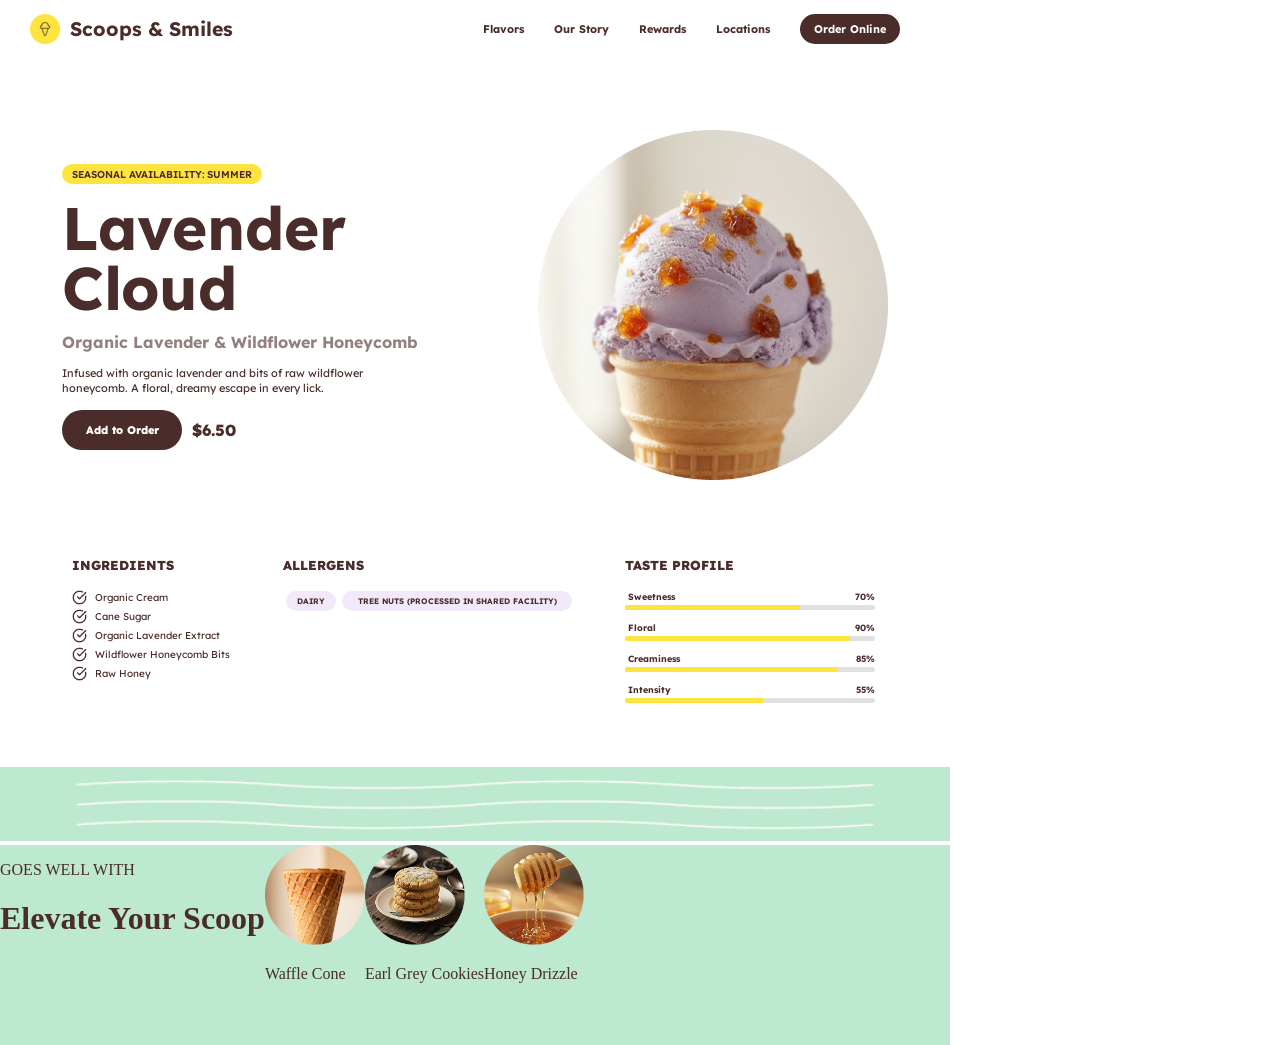
==== lavender.html @ d8f5e604 "halfway done with part2" ====
<!DOCTYPE html>
<html lang="en">
    <head>
        <meta charset="UTF-8">
        <title>Scoops and Smiles</title> 
        <!--link to favicon-->
        <link rel="icon" href="images/icecream-punch.png" type="image/png">
        <link rel="stylesheet" href="styles2.css" />
    </head>

    <body>
        <div class="page-wrapper">
<!--------------------- NAV BAR --------------------------->
            <div class="navigation">
                <div class="heading">
                    <img src="images/icecream-punch.png" width="30" height="30">
                    <h2 class="title">Scoops & Smiles</h2>
                </div>

                <nav class="navbar">
                    <p><a href=index.html#flavors>Flavors</a></p>
                    <p>Our Story</p>
                    <p><a href=index.html#rewards>Rewards</a></p>
                    <p><a href=index.html#smile>Locations</a></p>
                    <p class="button">Order Online</p>
                </nav>
            </div>
<!--------------------- LAVENDER CLOUD --------------------------->
            <div class="lavender">
                <div class="top">
                    <div class="text">
                        <p class="highlighted">SEASONAL AVAILABILITY: SUMMER</p>

                        <p class="main-header">Lavender <br> Cloud</p>

                        <p class="subtext">Organic Lavender & Wildflower Honeycomb</p>

                        <p class="description">Infused with organic lavender and bits of raw wildflower<br>
                        honeycomb. A floral, dreamy escape in every lick.</p>

                        <div class="buttons">
                            <p class="button">Add to Order</p>
                            <p class="price">$6.50</p>
                        </div>
                    </div>

                    <div class="image">
                        <img src="images/lavender-cloud-large.png" alt="Lavender Cloud Ice Cream Cone" width="350">
                    </div>
                </div>

                <div class="bottom">
                    <!--ingredients section-->
                    <div class="one-third">
                        <div class="title">INGREDIENTS</div>
                        <div class="check">
                            <img src="images/check-circle.png" width="15px" height="15px">
                            <p class="label">Organic Cream</p>
                        </div>
                        <div class="check">
                            <img src="images/check-circle.png" width="15px" height="15px">
                            <p class="label">Cane Sugar</p>
                        </div>
                        <div class="check">
                            <img src="images/check-circle.png" width="15px" height="15px">
                            <p class="label">Organic Lavender Extract</p>
                        </div>
                        <div class="check">
                            <img src="images/check-circle.png" width="15px" height="15px">
                            <p class="label">Wildflower Honeycomb Bits</p>
                        </div>
                        <div class="check">
                            <img src="images/check-circle.png" width="15px" height="15px">
                            <p class="label">Raw Honey</p>
                        </div>
                    </div>

                    <!--allergens section-->
                    <div class="one-third">
                        <div class="title">ALLERGENS</div>
                        <div class="tags">
                            <p class="dairy">DAIRY</p>
                            <p class="treenuts">TREE NUTS (PROCESSED IN SHARED FACILITY)</p>
                        </div>
                    </div>

                    <!--tast profile section-->
                    <div class="one-third">
                        <div class="title">TASTE PROFILE</div>
                        <div class="attribute">
                            <div class="label">
                                <p>Sweetness</p>
                                <p>70%</p>
                            </div>
                            <div class="progbar">
                                <div class="progbar-inner1"></div>
                            </div>
                        </div>
                        <div class="attribute">
                            <div class="label">
                                <p>Floral</p>
                                <p>90%</p>
                            </div>
                            <div class="progbar">
                                <div class="progbar-inner2"></div>
                            </div>
                        </div>
                        <div class="attribute">
                            <div class="label">
                                <p>Creaminess</p>
                                <p>85%</p>
                            </div>
                            <div class="progbar">
                                <div class="progbar-inner3"></div>
                            </div>
                        </div>
                        <div class="attribute">
                            <div class="label">
                                <p>Intensity</p>
                                <p>55%</p>
                            </div>
                            <div class="progbar">
                                <div class="progbar-inner4"></div>
                            </div>
                        </div>

                    </div>
                </div>
            </div>


<!------------------------ ELEVATE YOUR SCOOP --------------------------------->
            <div class="img-container">
                <img src="images/pin-waves-churned.png" width="950">
            </div>

            <div class="elevate">
                <div class="left">
                    <p class="subtext">GOES WELL WITH</p>
                    <h1 class="heading">Elevate Your Scoop</h1>
                </div>
                <div class="right">
                    <div class="image-pair">
                        <img src="images/cone.png" width="100px" height="100px">
                        <p class="label">Waffle Cone</p>
                    </div>
                    <div class="image-pair">
                        <img src="images/cookie.png" width="100px" height="100px">
                        <p class="label">Earl Grey Cookies</p>
                    </div>
                    <div class="image-pair">
                        <img src="images/honey.png" width="100px" height="100px">
                        <p class="label">Honey Drizzle</p>
                    </div>
                </div>
            </div>








        </div>
    </body>
</html>
---- styles2.css ----
/*----------------- overall structure --------------------*/
@import url('https://fonts.googleapis.com/css2?family=Lexend+Deca:wght@100..900&display=swap'); /* main header and pretext font */
@import url('https://fonts.googleapis.com/css2?family=Figtree:ital,wght@0,300..900;1,300..900&family=Lexend+Deca:wght@100..900&display=swap'); /*descriptions font*/
body {
    margin: 0;
    /* font-family: 'Inter', sans-serif; */
    color: #4A2C2A;
    max-width:fit-content;
}

/* last minute fix for improper website scaling */
.page-wrapper{
    width: 950px;
    transform-origin: top left;
    transform: scale(calc(100vw / 950px));
}

.pretext {
    font-family: "Lexend Deca", sans-serif;
    font-optical-sizing: auto;
    font-style: normal;
    font-weight: 600;
    font-size: 8px;
    margin-bottom: 3px;
}

.main.headers { /* class selector for all main headers */
    font-family: "Lexend Deca", sans-serif;
    font-optical-sizing: auto;
    font-style: normal;
    font-weight: 800;
    font-size: 30px;
    margin-top: 2px;
    margin-bottom: 2px;
}

.description {
    font-family: "Lexend Deca", sans-serif;
    font-optical-sizing: auto;
    font-style: normal;
    font-weight: 400;
    font-size: 11px;
    margin-top: 3px;
    line-height: 15px;
}

/* might be useless */
.buttons {
    font-family: "Lexend Deca", sans-serif;
    font-optical-sizing: auto;
    font-style: normal;
}

/* Hover effect for all cards on the page*/
.card:hover {
    transform: translateY(-5px);
    box-shadow: 0 8px 16px rgba(0,0,0,0.2);
}

/*----------------- navigation specific overrides ------------*/

.navigation {
    display: flex;
    font-family: "Lexend Deca", sans-serif;
    font-style: normal;
    gap: 250px;
    padding-left: 30px;
    align-items: center;
    background-color:#FFf;
}

.navigation .heading{
    display: flex;
    align-items: center;
    gap: 10px;
    font-size: 13px;
}

.navigation .navbar{
    display: flex;
    align-items: center;
    gap: 30px;
    font-size: 11px;
    font-weight: 700;
}

.navigation .navbar a {
    text-decoration: none; /* Remove underline from link */
    color: inherit; /* Keep text color */
}

.navigation .navbar .button {
    display: flex;
    align-items: center;
    justify-content: center;
    color: white;
    border-radius: 20px;
    height: 30px;
    width: 100px;
    background-color: #4A2C2A;
}


/*----------------- lavender cloud specific overrides ------------*/

.lavender .top{
    display: flex;
    align-items: center;
    justify-content: center;
    gap: 120px;
    height: 500px;
    background-color:#FFF;
}

.lavender .top .text{
    display: flex;
    flex-direction: column;
    font-family: "Lexend Deca", sans-serif;
    font-style: normal;
    gap: 14px;
    
}

.lavender .top .text p {
    margin: 0; /* removes default browser margins from headings/paragraphs */
}

.lavender .top .text .highlighted{
    font-size: 10px;
    font-weight: 600;
    border-radius: 20px;
    display: flex;
    align-items: center;
    justify-content: center;
    border-radius: 20px;
    height: 20px;
    width: 200px;
    background-color: #FEE440;
}

.lavender .top .text .main-header{
    font-size: 60px;
    font-weight: 700;
    margin-top: 0;
    margin-bottom: 0;

    line-height: 60px;
    
}

.lavender .top .text .subtext{
    font-weight: 700;
    color:#4a2c2a9a;
}

.lavender .top .text .description{
    
}

.lavender .top .text .buttons{
    display: flex;
    align-items: center;
    gap: 10px;
    font-weight: 800;
    
}

.lavender .top .text .buttons .button{
    font-size: 11px;
    display: flex;
    align-items: center;
    justify-content: center;
    color: white;
    border-radius: 20px;
    height: 40px;
    width: 120px;
    background-color: #4A2C2A;
}

.lavender .image{
    
}

.lavender .bottom{
    height: 210px;
    background-color: #fff;
    justify-content: center;
    display: flex;
    gap: 50px;
    font-family: "Lexend Deca", sans-serif;
    font-style: normal;
}

.lavender .bottom .one-third p{
    margin: 3px;
}

.lavender .bottom .one-third {
    gap: 122px;
}

.lavender .bottom .one-third .title{
    font-size: 13px;
    font-weight: 800;
    margin-bottom: 15px;
}

.lavender .bottom .one-third .check{
    display: flex;
    align-items: center;
    gap: 5px;
    font-size: 10px;
}

.lavender .bottom .one-third .tags{
    font-size: 8px;
    font-weight: 700;
    display: flex;
}

.lavender .bottom .one-third .tags .dairy{
    display: flex;
    align-items: center;
    justify-content: center;
    border-radius: 20px;
    background-color: #F2E9FB;
    height: 20px;
    width: 50px;
}
.lavender .bottom .one-third .tags .treenuts{
    display: flex;
    align-items: center;
    justify-content: center;
    border-radius: 20px;
    background-color: #F2E9FB;
    height: 20px;
    width: 230px;
}

.lavender .bottom .one-third .attribute{
    display: flex;
    flex-direction: column;
    margin-top: 5px;
    margin-bottom: 9px;
}

.lavender .bottom .one-third .attribute .label{
    display: flex;
    justify-content: space-between;
    gap: 170px;
    font-size: 9px;
    font-weight: 700;
}

.lavender .bottom .one-third .attribute .progbar{
    width: 250px;           /* Fixed width */
    height: 5px;           /* Height of the bar */
    background-color: #e0e0e0; /* Light gray background */
    border-radius: 12px;    /* Rounded corners */
    overflow: hidden;       /* Hide overflow */
}

.lavender .bottom .one-third .attribute .progbar-inner1{
    height: 100%;
    width: 70%;             /* Fixed percentage */
    background-color: #FEE440; /* yellow fill */
}

.lavender .bottom .one-third .attribute .progbar-inner2{
    height: 100%;
    width: 90%;             /* Fixed percentage */
    background-color: #FEE440; /* yellow fill */
}

.lavender .bottom .one-third .attribute .progbar-inner3{
    height: 100%;
    width: 85%;             /* Fixed percentage */
    background-color: #FEE440; /* yellow fill */
}

.lavender .bottom .one-third .attribute .progbar-inner4{
    height: 100%;
    width: 55%;             /* Fixed percentage */
    background-color: #FEE440; /* yellow fill */
}

/*----------------- elevate specific overrides ------------------*/
.img-container{
    display: block;
}
.elevate{
    display: flex;
    height: 200px;
    background-color: #BDE9D1;
}

.elevate .right {
    display:flex;
}
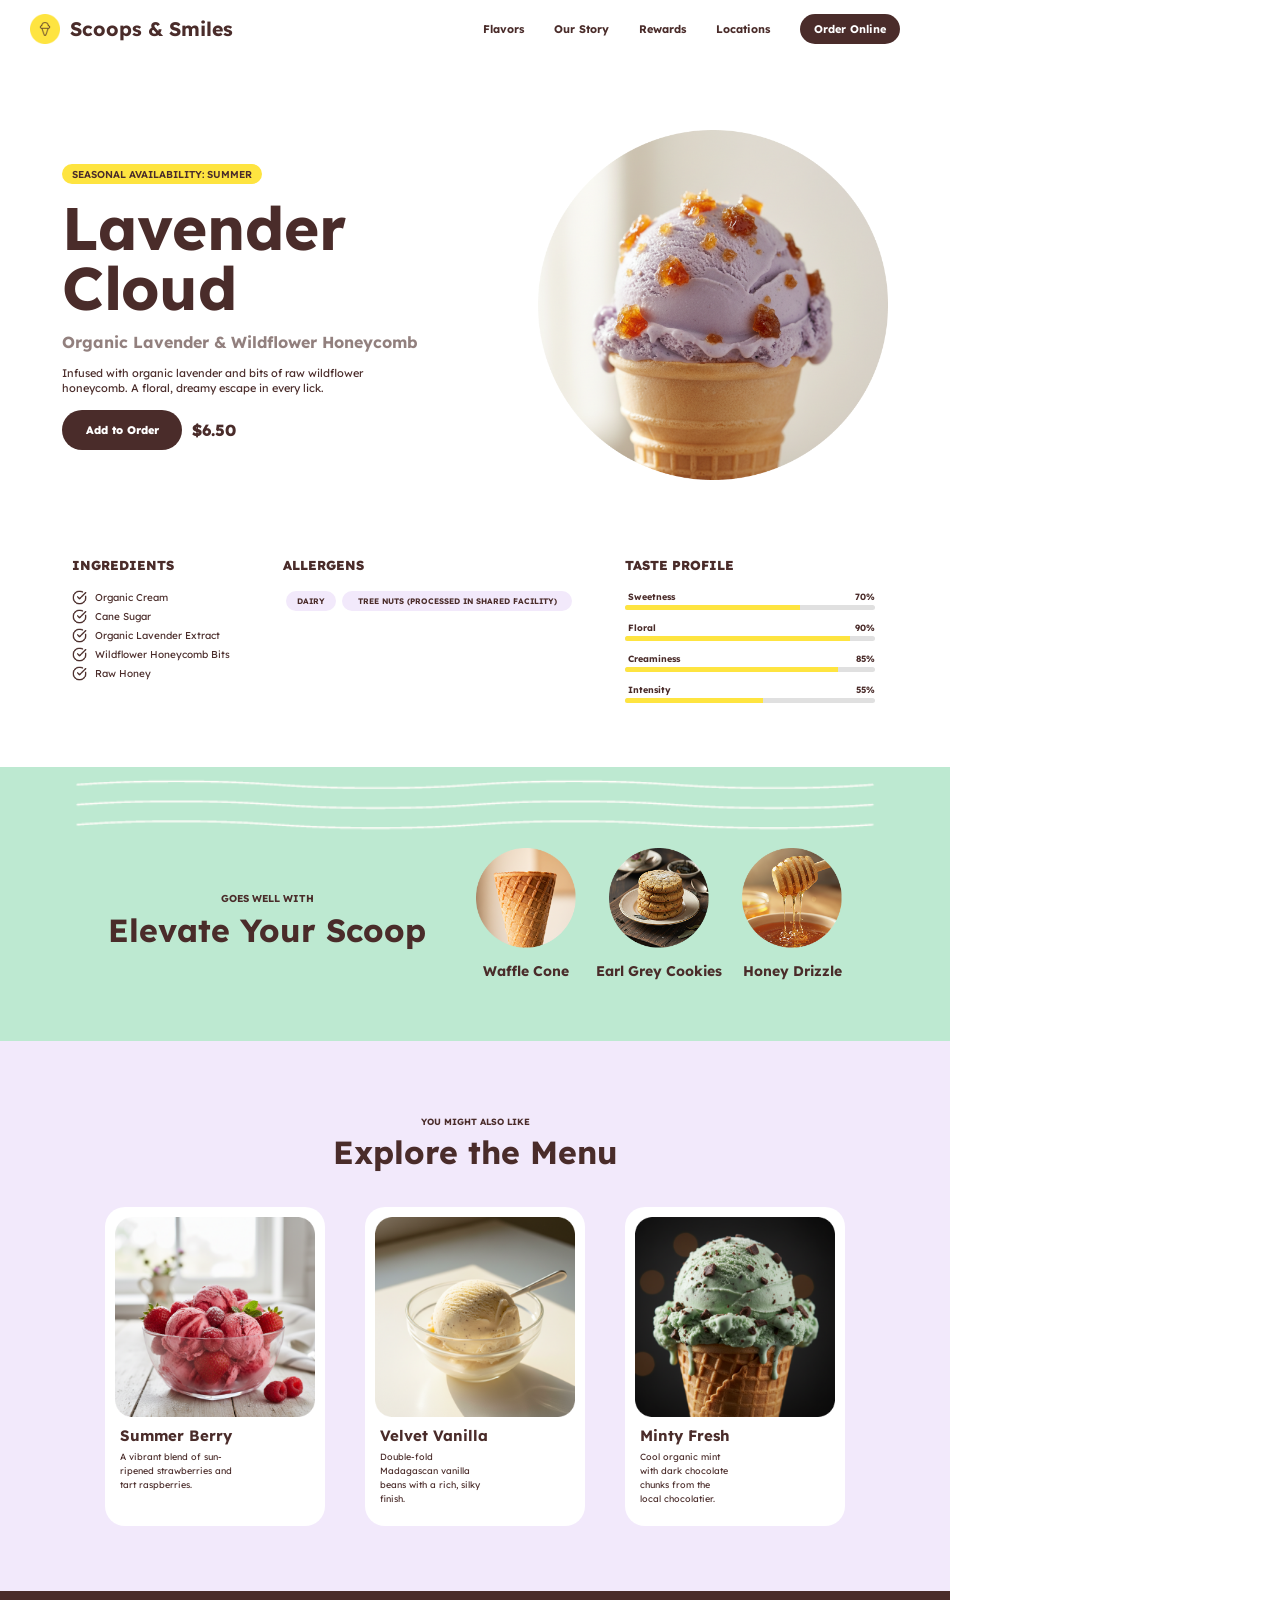
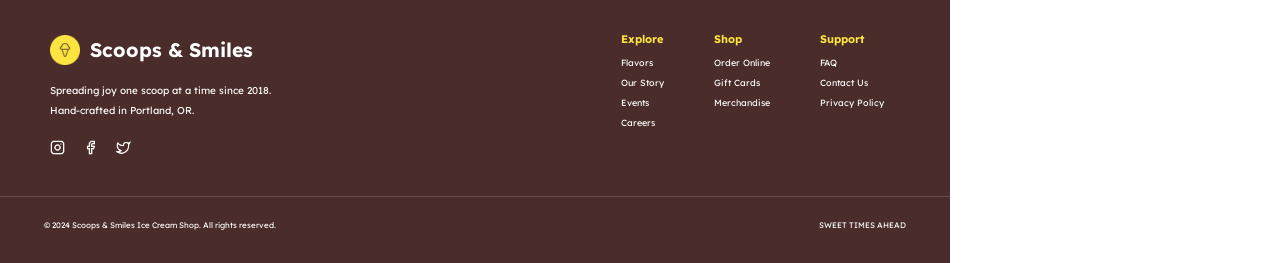
==== commit e429397f: "finished! minus some details and organization" ====
--- a/lavender.html
+++ b/lavender.html
@@ -156,9 +156,83 @@
             </div>
 
 
-
-
-
+<!------------------------ EXPLORE THE MENU --------------------------------->
+            <div class="explore">
+                <p class="subheading">YOU MIGHT ALSO LIKE</p>
+                <h1 class="heading">Explore the Menu</h1>
+                <div class="card-container">
+                    <div class="card">
+                        <img src="images/summer-berry-thumbnail.png" alt="Summer Berry Ice Cream" width="200">
+                        <div class="card-content">
+                            <h3 class="card-labels">Summer Berry</h3>
+                            <p class="card-descriptions">A vibrant blend of sun-<br>ripened strawberries and<br>
+                            tart raspberries.</p>
+                        </div>
+                    </div>
+                    <div class="card">
+                        <img src="images/velvet-vanilla-thumbnail.png" alt="Velvet Vanilla Ice Cream" width="200">
+                        <div class="card-content">
+                            <h3 class="card-labels">Velvet Vanilla</h3>
+                            <p class="card-descriptions">Double-fold<br>Madagascan vanilla<br>
+                            beans with a rich, silky<br>finish.</p>
+                        </div>
+                    </div>
+                    <div class="card">
+                        <img src="images/minty-fresh-thumbnail.png" alt="Mint Ice Cream" width="200">
+                        <div class="card-content">
+                            <h3 class="card-labels">Minty Fresh</h3>
+                            <p class="card-descriptions">Cool organic mint<br>
+                            with dark chocolate<br>chunks from the<br>local chocolatier.</p>
+                        </div>
+                    </div>
+                </div>
+            </div>
+
+            
+            <div class="footer-section">
+            <!-- siblings so that they sit horizontally in a flexbox-->
+            <div class="footer">
+                <div class="left-section">
+                    <div class="heading">
+                        <img src="images/icecream-punch.png" width="30" height="30">
+                        <h2 class="title">Scoops & Smiles</h2>
+                    </div>
+                    <p class="description">Spreading joy one scoop at a time since 2018.<br>
+                    Hand-crafted in Portland, OR.</p>
+                    <div class="socials">
+                        <img src="images/instagram.png" width="15" height="15">
+                        <img src="images/facebook.png" width="15" height="15">
+                        <img src="images/twitter.png" width="15" height="15">
+                    </div>
+                </div>
+
+                <div class="right-section">
+                    <div class="one-third">
+                        <h3 class="heading"><b>Explore</b></h3>
+                        <p class="subtext">Flavors</p>
+                        <p class="subtext">Our Story</p>
+                        <p class="subtext">Events</p>
+                        <p class="subtext">Careers</p>
+                    </div>
+                    <div class="one-third">
+                        <h3 class="heading"><b>Shop</b></h3>
+                        <p class="subtext">Order Online</p>
+                        <p class="subtext">Gift Cards</p>
+                        <p class="subtext">Merchandise</p>
+                    </div>
+                    <div class="one-third">
+                        <h3 class="heading"><b>Support</b></h3>
+                        <p class="subtext">FAQ</p>
+                        <p class="subtext">Contact Us</p>
+                        <p class="subtext">Privacy Policy</p>
+                    </div>
+                </div>
+            </div>
+
+            <div class="footer-bottom">
+                <p>© 2024 Scoops & Smiles Ice Cream Shop. All rights reserved.</p>
+                <p>SWEET TIMES AHEAD</p>
+            </div>
 
 
 
--- a/styles2.css
+++ b/styles2.css
@@ -5,7 +5,7 @@
     margin: 0;
     /* font-family: 'Inter', sans-serif; */
     color: #4A2C2A;
-    max-width:fit-content;
+    max-width: fit-content;
 }
 
 /* last minute fix for improper website scaling */
@@ -286,16 +286,173 @@
 
 /*----------------- elevate specific overrides ------------------*/
 .img-container{
-    display: block;
+    display: flex;
+    flex-direction: column;
+    
 }
 .elevate{
     display: flex;
+    justify-content: center;
+    align-items: center;
     height: 200px;
     background-color: #BDE9D1;
+    gap: 50px;
+    margin-top: -20px;
+    padding-bottom: 20px;
+
+    font-family: "Lexend Deca", sans-serif;
+    font-style: normal;
+}
+
+.elevate .left{
+    display: flex;
+    flex-direction: column;
+    align-items: center;
+    gap: 5px;
+}
+
+/* makes the children of .elevate .left have a margin of 0 */
+.elevate .left > *{
+    margin: 0;
+    
+}
+
+.elevate .left .subtext {
+    font-size: 10px;
+    font-weight: 700;
 }
 
 .elevate .right {
     display:flex;
-}
-
-
+    gap: 20px;
+}
+
+.elevate .right .image-pair {
+    display:flex;
+    flex-direction: column;
+    align-items: center;
+    font-size: 14px;
+    font-weight: 700;
+}
+
+
+/*----------------- explore specific overrides ------------------*/
+
+.explore{
+    height: 550px;
+    background-color: #F2E9FB;
+    display: flex;
+    flex-direction: column;
+    gap: 35px;
+
+    font-family: "Lexend Deca", sans-serif;
+    font-style: normal;
+    align-items: center;
+    justify-content: center;
+}
+
+.explore .subheading{
+    margin-bottom: -30px;
+    font-size: 9px;
+    font-weight: 700;
+}
+
+.explore .heading{
+    margin: 0;
+}
+
+.explore .card-container {
+    display: flex;
+    gap: 40px;
+    
+}
+
+.explore .card-container .card{
+    background-color:white;
+    justify-content: center;
+    text-align: center;
+    padding-top: 10px;
+    border-radius: 20px;
+    width: 220px;
+}
+
+.explore .card-container .card .card-labels{
+    text-align: left;
+    margin-left: 15px;
+    margin-top: 5px;
+    font-size: 15px;
+}
+
+.explore .card-container .card .card-descriptions{
+    text-align: left;
+    margin-left: 15px;
+    margin-top: -10px;
+    margin-bottom: 20px;
+    font-size: 9px;
+    line-height: 14px;
+}
+
+/*----------------- footer specific overrides ------------*/
+
+.footer-section{
+    background-color: #4A2C2A;
+    font-family: "Lexend Deca", sans-serif;
+    font-optical-sizing: auto;
+    font-style: normal;
+    color: white;
+
+}
+.footer {
+    display: flex;
+    gap: 350px;
+    padding-left: 50px;
+    padding-top: 30px;
+    height: 150px;
+}
+
+.footer .left-section{
+    display: flex;
+    flex-direction: column;
+}
+
+.footer .left-section .heading{
+    display: flex;
+    align-items: center;
+    gap: 10px;
+    font-size: 13px;
+}
+
+.footer .left-section .description{
+    font-size: 10px;
+    line-height: 20px;
+}
+
+.footer .left-section .socials{
+    display: flex;
+    gap: 18px;
+    margin-top: 9px;
+}
+
+.footer .right-section{
+    display: flex;
+    gap: 50px;
+    font-size: 9px;
+}
+
+.footer .right-section .heading{
+    color: #FEE440;
+    font-size: 11px;
+}
+
+.footer-section .footer-bottom {
+    border-top: 1px solid rgba(255, 255, 255, 0.15); /* subtle line, matches dark bg */
+    padding-top: 15px;
+    margin-top: 25px;
+    padding-bottom: 25px;
+    display: flex;
+    justify-content: space-evenly;
+    gap: 500px;
+    align-items: center;
+
+    font-size: 8px;
+}
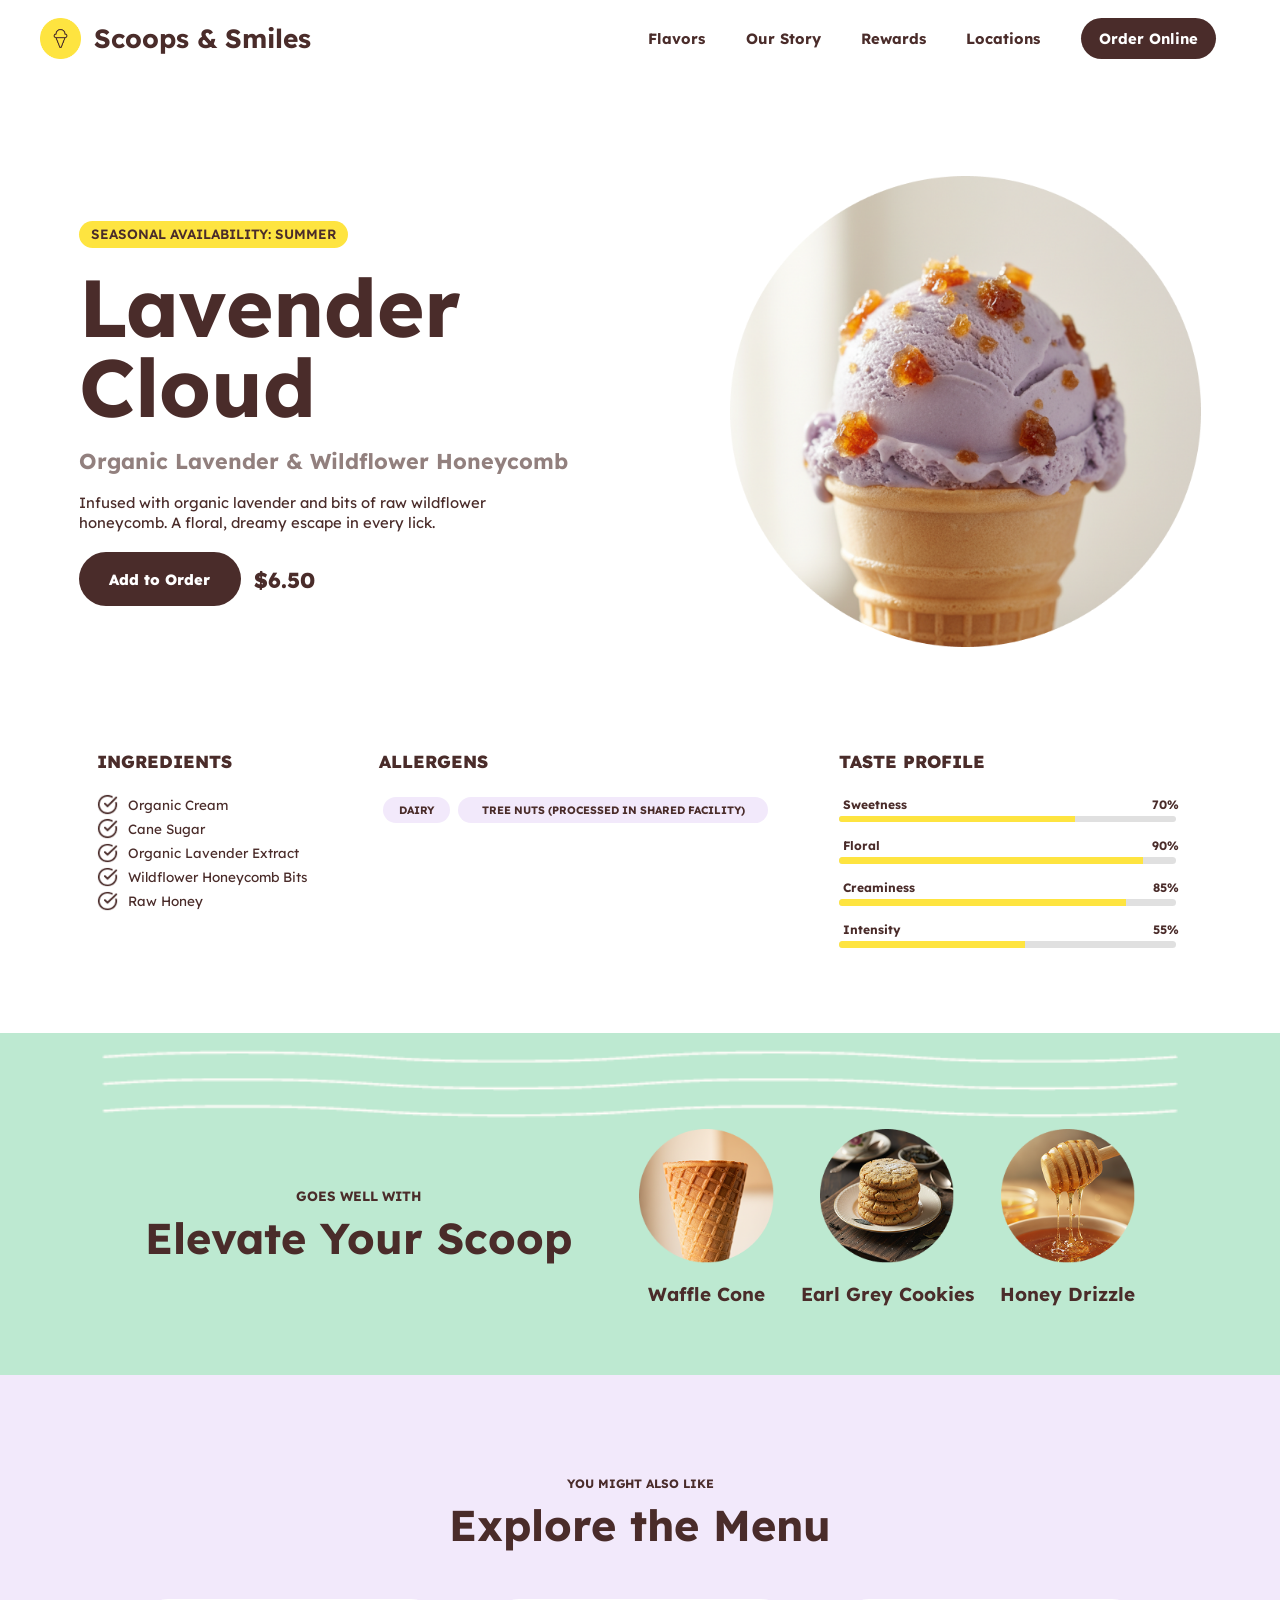
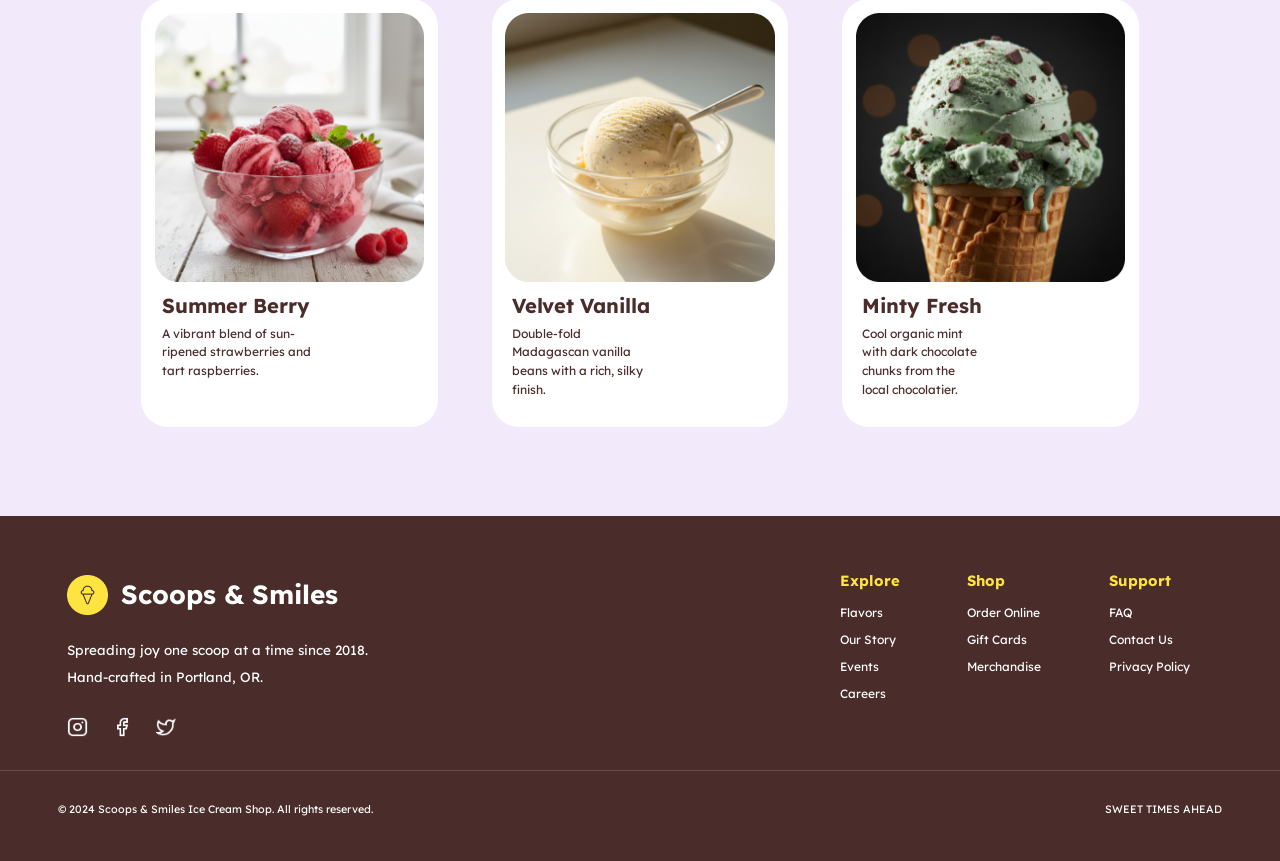
==== commit 361572c9: "updated new css files" ====
--- a/lavender.html
+++ b/lavender.html
@@ -2,27 +2,32 @@
 <html lang="en">
     <head>
         <meta charset="UTF-8">
+        <meta name="viewport" content="width=device-width, initial-scale=1.0">
         <title>Scoops and Smiles</title> 
         <!--link to favicon-->
         <link rel="icon" href="images/icecream-punch.png" type="image/png">
-        <link rel="stylesheet" href="styles2.css" />
+        <link rel="stylesheet" href="styles4.css" />
     </head>
 
     <body>
         <div class="page-wrapper">
 <!--------------------- NAV BAR --------------------------->
+            <!-- REUSABLE component candidate: site navigation/header used across pages. -->
             <div class="navigation">
                 <div class="heading">
+                    <!-- REUSABLE component candidate: brand logo + site title. -->
                     <img src="images/icecream-punch.png" width="30" height="30">
                     <h2 class="title">Scoops & Smiles</h2>
                 </div>
 
                 <nav class="navbar">
-                    <p><a href=index.html#flavors>Flavors</a></p>
-                    <p>Our Story</p>
-                    <p><a href=index.html#rewards>Rewards</a></p>
-                    <p><a href=index.html#smile>Locations</a></p>
-                    <p class="button">Order Online</p>
+                    <ul>
+                        <li><a href="index.html#flavors">Flavors</a></li>
+                        <li>Our Story</li>
+                        <li><a href="index.html#rewards">Rewards</a></li>
+                        <li><a href="index.html#smile">Locations</a></li>
+                        <li class="button">Order Online</li>
+                    </ul>
                 </nav>
             </div>
 <!--------------------- LAVENDER CLOUD --------------------------->
@@ -39,6 +44,7 @@
                         honeycomb. A floral, dreamy escape in every lick.</p>
 
                         <div class="buttons">
+                            <!-- REUSABLE component candidate: product purchase button + price display. -->
                             <p class="button">Add to Order</p>
                             <p class="price">$6.50</p>
                         </div>
@@ -53,6 +59,7 @@
                     <!--ingredients section-->
                     <div class="one-third">
                         <div class="title">INGREDIENTS</div>
+                        <!-- REUSABLE component candidate: checklist row with an icon and label. -->
                         <div class="check">
                             <img src="images/check-circle.png" width="15px" height="15px">
                             <p class="label">Organic Cream</p>
@@ -79,6 +86,7 @@
                     <div class="one-third">
                         <div class="title">ALLERGENS</div>
                         <div class="tags">
+                            <!-- REUSABLE component candidate: pill/tag label. -->
                             <p class="dairy">DAIRY</p>
                             <p class="treenuts">TREE NUTS (PROCESSED IN SHARED FACILITY)</p>
                         </div>
@@ -87,6 +95,7 @@
                     <!--tast profile section-->
                     <div class="one-third">
                         <div class="title">TASTE PROFILE</div>
+                        <!-- REUSABLE component candidate: taste attribute with label, percent, and progress bar. -->
                         <div class="attribute">
                             <div class="label">
                                 <p>Sweetness</p>
@@ -140,6 +149,7 @@
                     <h1 class="heading">Elevate Your Scoop</h1>
                 </div>
                 <div class="right">
+                    <!-- REUSABLE component candidate: pairing item with image and label. -->
                     <div class="image-pair">
                         <img src="images/cone.png" width="100px" height="100px">
                         <p class="label">Waffle Cone</p>
@@ -161,6 +171,7 @@
                 <p class="subheading">YOU MIGHT ALSO LIKE</p>
                 <h1 class="heading">Explore the Menu</h1>
                 <div class="card-container">
+                    <!-- REUSABLE component candidate: menu/flavor card with image, title, and description. -->
                     <div class="card">
                         <img src="images/summer-berry-thumbnail.png" alt="Summer Berry Ice Cream" width="200">
                         <div class="card-content">
@@ -188,11 +199,12 @@
                 </div>
             </div>
 
-            
+
             <div class="footer-section">
             <!-- siblings so that they sit horizontally in a flexbox-->
             <div class="footer">
                 <div class="left-section">
+                    <!-- REUSABLE component candidate: footer brand/social block. -->
                     <div class="heading">
                         <img src="images/icecream-punch.png" width="30" height="30">
                         <h2 class="title">Scoops & Smiles</h2>
@@ -207,6 +219,7 @@
                 </div>
 
                 <div class="right-section">
+                    <!-- REUSABLE component candidate: footer link column. -->
                     <div class="one-third">
                         <h3 class="heading"><b>Explore</b></h3>
                         <p class="subtext">Flavors</p>
@@ -238,4 +251,4 @@
 
         </div>
     </body>
-</html>+</html>
--- a/styles4.css
+++ b/styles4.css
@@ -0,0 +1,553 @@
+/* styles2.css LAVENDER fixed with codex for responsive web design*/
+
+/*prompt: using styles2.css, create styles4.css so that the webpage is no longer scaled at 950px but 
+fluidly takes up the entire width of the page. resize design elements to accomodate this change so that 
+the webpage does not look different from before*/
+
+/*----------------- overall structure --------------------*/
+@import url('https://fonts.googleapis.com/css2?family=Lexend+Deca:wght@100..900&display=swap'); /* main header and pretext font */
+@import url('https://fonts.googleapis.com/css2?family=Figtree:ital,wght@0,300..900;1,300..900&family=Lexend+Deca:wght@100..900&display=swap'); /*descriptions font*/
+
+* {
+    box-sizing: border-box;
+}
+
+body {
+    margin: 0;
+    color: #4A2C2A;
+    overflow-x: hidden;
+}
+
+/* Fluid replacement for the old 950px wrapper scale. */
+.page-wrapper {
+    width: 100%;
+    min-height: 100vh;
+}
+
+img {
+    max-width: 100%;
+    height: auto;
+}
+
+.pretext {
+    font-family: "Lexend Deca", sans-serif;
+    font-optical-sizing: auto;
+    font-style: normal;
+    font-weight: 600;
+    font-size: clamp(8px, 0.842vw, 16px);
+    margin-bottom: clamp(3px, 0.316vw, 6px);
+}
+
+.main.headers { /* class selector for all main headers */
+    font-family: "Lexend Deca", sans-serif;
+    font-optical-sizing: auto;
+    font-style: normal;
+    font-weight: 800;
+    font-size: clamp(30px, 3.158vw, 60px);
+    margin-top: clamp(2px, 0.211vw, 4px);
+    margin-bottom: clamp(2px, 0.211vw, 4px);
+}
+
+.description {
+    font-family: "Lexend Deca", sans-serif;
+    font-optical-sizing: auto;
+    font-style: normal;
+    font-weight: 400;
+    font-size: clamp(11px, 1.158vw, 22px);
+    margin-top: clamp(3px, 0.316vw, 6px);
+    line-height: clamp(15px, 1.579vw, 30px);
+}
+
+/* might be useless */
+.buttons {
+    font-family: "Lexend Deca", sans-serif;
+    font-optical-sizing: auto;
+    font-style: normal;
+}
+
+/* Hover effect for all cards on the page*/
+.card:hover {
+    transform: translateY(clamp(-10px, -0.526vw, -5px));
+    box-shadow: 0 clamp(8px, 0.842vw, 16px) clamp(16px, 1.684vw, 32px) rgba(0,0,0,0.2);
+}
+
+/*----------------- navigation specific overrides ------------*/
+
+.navigation {
+    display: flex;
+    font-family: "Lexend Deca", sans-serif;
+    font-style: normal;
+    gap: clamp(250px, 26.316vw, 500px);
+    padding-left: clamp(30px, 3.158vw, 60px);
+    align-items: center;
+    background-color:#FFf;
+}
+
+.navigation .heading{
+    display: flex;
+    align-items: center;
+    gap: clamp(10px, 1.053vw, 20px);
+    font-size: clamp(13px, 1.368vw, 26px);
+}
+
+.navigation .heading img {
+    width: clamp(30px, 3.158vw, 60px);
+}
+
+.navigation .navbar ul {
+    display: flex;
+    align-items: center;
+    gap: clamp(30px, 3.158vw, 60px);
+    font-size: clamp(11px, 1.158vw, 22px);
+    font-weight: 700;
+    list-style: none;
+    margin: 0;
+    padding: 0;
+}
+
+.navigation .navbar a {
+    text-decoration: none; /* Remove underline from link */
+    color: inherit; /* Keep text color */
+}
+
+.navigation .navbar .button {
+    display: flex;
+    align-items: center;
+    justify-content: center;
+    color: white;
+    border-radius: clamp(20px, 2.105vw, 40px);
+    height: clamp(30px, 3.158vw, 60px);
+    width: clamp(100px, 10.526vw, 200px);
+    background-color: #4A2C2A;
+}
+
+/*----------------- lavender cloud specific overrides ------------*/
+
+.lavender .top{
+    display: flex;
+    align-items: center;
+    justify-content: center;
+    gap: clamp(120px, 12.632vw, 240px);
+    min-height: clamp(500px, 52.632vw, 1000px);
+    background-color:#FFF;
+}
+
+.lavender .top .text{
+    display: flex;
+    flex-direction: column;
+    font-family: "Lexend Deca", sans-serif;
+    font-style: normal;
+    gap: clamp(14px, 1.474vw, 28px);
+}
+
+.lavender .top .text p {
+    margin: 0; /* removes default browser margins from headings/paragraphs */
+}
+
+.lavender .top .text .highlighted{
+    font-size: clamp(10px, 1.053vw, 20px);
+    font-weight: 600;
+    display: flex;
+    align-items: center;
+    justify-content: center;
+    border-radius: clamp(20px, 2.105vw, 40px);
+    height: clamp(20px, 2.105vw, 40px);
+    width: clamp(200px, 21.053vw, 400px);
+    background-color: #FEE440;
+}
+
+.lavender .top .text .main-header{
+    font-size: clamp(60px, 6.316vw, 120px);
+    font-weight: 700;
+    margin-top: 0;
+    margin-bottom: 0;
+    line-height: clamp(60px, 6.316vw, 120px);
+}
+
+.lavender .top .text .subtext{
+    font-size: clamp(16px, 1.684vw, 32px);
+    font-weight: 700;
+    color:#4a2c2a9a;
+}
+
+.lavender .top .text .buttons{
+    display: flex;
+    align-items: center;
+    gap: clamp(10px, 1.053vw, 20px);
+    font-weight: 800;
+}
+
+.lavender .top .text .buttons .button{
+    font-size: clamp(11px, 1.158vw, 22px);
+    display: flex;
+    align-items: center;
+    justify-content: center;
+    color: white;
+    border-radius: clamp(20px, 2.105vw, 40px);
+    height: clamp(40px, 4.211vw, 80px);
+    width: clamp(120px, 12.632vw, 240px);
+    background-color: #4A2C2A;
+}
+
+.lavender .top .text .buttons .price {
+    font-size: clamp(16px, 1.684vw, 32px);
+}
+
+.lavender .image img {
+    width: clamp(350px, 36.842vw, 700px);
+}
+
+.lavender .bottom{
+    min-height: clamp(210px, 22.105vw, 420px);
+    background-color: #fff;
+    justify-content: center;
+    display: flex;
+    gap: clamp(50px, 5.263vw, 100px);
+    font-family: "Lexend Deca", sans-serif;
+    font-style: normal;
+}
+
+.lavender .bottom .one-third p{
+    margin: clamp(3px, 0.316vw, 6px);
+}
+
+.lavender .bottom .one-third {
+    gap: clamp(122px, 12.842vw, 244px);
+}
+
+.lavender .bottom .one-third .title{
+    font-size: clamp(13px, 1.368vw, 26px);
+    font-weight: 800;
+    margin-bottom: clamp(15px, 1.579vw, 30px);
+}
+
+.lavender .bottom .one-third .check{
+    display: flex;
+    align-items: center;
+    gap: clamp(5px, 0.526vw, 10px);
+    font-size: clamp(10px, 1.053vw, 20px);
+}
+
+.lavender .bottom .one-third .check img {
+    width: clamp(15px, 1.579vw, 30px);
+}
+
+.lavender .bottom .one-third .tags{
+    font-size: clamp(8px, 0.842vw, 16px);
+    font-weight: 700;
+    display: flex;
+}
+
+.lavender .bottom .one-third .tags .dairy{
+    display: flex;
+    align-items: center;
+    justify-content: center;
+    border-radius: clamp(20px, 2.105vw, 40px);
+    background-color: #F2E9FB;
+    height: clamp(20px, 2.105vw, 40px);
+    width: clamp(50px, 5.263vw, 100px);
+}
+.lavender .bottom .one-third .tags .treenuts{
+    display: flex;
+    align-items: center;
+    justify-content: center;
+    border-radius: clamp(20px, 2.105vw, 40px);
+    background-color: #F2E9FB;
+    height: clamp(20px, 2.105vw, 40px);
+    width: clamp(230px, 24.211vw, 460px);
+}
+
+.lavender .bottom .one-third .attribute{
+    display: flex;
+    flex-direction: column;
+    margin-top: clamp(5px, 0.526vw, 10px);
+    margin-bottom: clamp(9px, 0.947vw, 18px);
+}
+
+.lavender .bottom .one-third .attribute .label{
+    display: flex;
+    justify-content: space-between;
+    gap: clamp(170px, 17.895vw, 340px);
+    font-size: clamp(9px, 0.947vw, 18px);
+    font-weight: 700;
+}
+
+.lavender .bottom .one-third .attribute .progbar{
+    width: clamp(250px, 26.316vw, 500px);           /* Fixed width */
+    height: clamp(5px, 0.526vw, 10px);           /* Height of the bar */
+    background-color: #e0e0e0; /* Light gray background */
+    border-radius: clamp(12px, 1.263vw, 24px);    /* Rounded corners */
+    overflow: hidden;       /* Hide overflow */
+}
+
+.lavender .bottom .one-third .attribute .progbar-inner1{
+    height: 100%;
+    width: 70%;             /* Fixed percentage */
+    background-color: #FEE440; /* yellow fill */
+}
+
+.lavender .bottom .one-third .attribute .progbar-inner2{
+    height: 100%;
+    width: 90%;             /* Fixed percentage */
+    background-color: #FEE440; /* yellow fill */
+}
+
+.lavender .bottom .one-third .attribute .progbar-inner3{
+    height: 100%;
+    width: 85%;             /* Fixed percentage */
+    background-color: #FEE440; /* yellow fill */
+}
+
+.lavender .bottom .one-third .attribute .progbar-inner4{
+    height: 100%;
+    width: 55%;             /* Fixed percentage */
+    background-color: #FEE440; /* yellow fill */
+}
+
+/*----------------- elevate specific overrides ------------------*/
+.img-container{
+    display: flex;
+    flex-direction: column;
+}
+
+.img-container img {
+    width: 100%;
+}
+
+.elevate{
+    display: flex;
+    justify-content: center;
+    align-items: center;
+    min-height: clamp(200px, 21.053vw, 400px);
+    background-color: #BDE9D1;
+    gap: clamp(50px, 5.263vw, 100px);
+    margin-top: clamp(-40px, -2.105vw, -20px);
+    padding-bottom: clamp(20px, 2.105vw, 40px);
+
+    font-family: "Lexend Deca", sans-serif;
+    font-style: normal;
+}
+
+.elevate .left{
+    display: flex;
+    flex-direction: column;
+    align-items: center;
+    gap: clamp(5px, 0.526vw, 10px);
+}
+
+/* makes the children of .elevate .left have a margin of 0 */
+.elevate .left > *{
+    margin: 0;
+}
+
+.elevate .left .subtext {
+    font-size: clamp(10px, 1.053vw, 20px);
+    font-weight: 700;
+}
+
+.elevate .left .heading {
+    font-size: clamp(32px, 3.368vw, 64px);
+}
+
+.elevate .right {
+    display:flex;
+    gap: clamp(20px, 2.105vw, 40px);
+}
+
+.elevate .right .image-pair {
+    display:flex;
+    flex-direction: column;
+    align-items: center;
+    font-size: clamp(14px, 1.474vw, 28px);
+    font-weight: 700;
+}
+
+.elevate .right .image-pair img {
+    width: clamp(100px, 10.526vw, 200px);
+}
+
+/*----------------- explore specific overrides ------------------*/
+
+.explore{
+    min-height: clamp(550px, 57.895vw, 1100px);
+    background-color: #F2E9FB;
+    display: flex;
+    flex-direction: column;
+    gap: clamp(35px, 3.684vw, 70px);
+
+    font-family: "Lexend Deca", sans-serif;
+    font-style: normal;
+    align-items: center;
+    justify-content: center;
+}
+
+.explore .subheading{
+    margin-bottom: clamp(-60px, -3.158vw, -30px);
+    font-size: clamp(9px, 0.947vw, 18px);
+    font-weight: 700;
+}
+
+.explore .heading{
+    margin: 0;
+    font-size: clamp(32px, 3.368vw, 64px);
+}
+
+.explore .card-container {
+    display: flex;
+    gap: clamp(40px, 4.211vw, 80px);
+}
+
+.explore .card-container .card{
+    background-color:white;
+    justify-content: center;
+    text-align: center;
+    padding-top: clamp(10px, 1.053vw, 20px);
+    border-radius: clamp(20px, 2.105vw, 40px);
+    width: clamp(220px, 23.158vw, 440px);
+}
+
+.explore .card-container .card img {
+    width: clamp(200px, 21.053vw, 400px);
+}
+
+.explore .card-container .card .card-labels{
+    text-align: left;
+    margin-left: clamp(15px, 1.579vw, 30px);
+    margin-top: clamp(5px, 0.526vw, 10px);
+    font-size: clamp(15px, 1.579vw, 30px);
+}
+
+.explore .card-container .card .card-descriptions{
+    text-align: left;
+    margin-left: clamp(15px, 1.579vw, 30px);
+    margin-top: clamp(-20px, -1.053vw, -10px);
+    margin-bottom: clamp(20px, 2.105vw, 40px);
+    font-size: clamp(9px, 0.947vw, 18px);
+    line-height: clamp(14px, 1.474vw, 28px);
+}
+
+/*----------------- footer specific overrides ------------*/
+
+.footer-section{
+    background-color: #4A2C2A;
+    font-family: "Lexend Deca", sans-serif;
+    font-optical-sizing: auto;
+    font-style: normal;
+    color: white;
+
+}
+.footer {
+    display: flex;
+    gap: clamp(350px, 36.842vw, 700px);
+    padding-left: clamp(50px, 5.263vw, 100px);
+    padding-top: clamp(30px, 3.158vw, 60px);
+    min-height: clamp(150px, 15.789vw, 300px);
+}
+
+.footer .left-section{
+    display: flex;
+    flex-direction: column;
+}
+
+.footer .left-section .heading{
+    display: flex;
+    align-items: center;
+    gap: clamp(10px, 1.053vw, 20px);
+    font-size: clamp(13px, 1.368vw, 26px);
+}
+
+.footer .left-section .heading img {
+    width: clamp(30px, 3.158vw, 60px);
+}
+
+.footer .left-section .description{
+    font-size: clamp(10px, 1.053vw, 20px);
+    line-height: clamp(20px, 2.105vw, 40px);
+}
+
+.footer .left-section .socials{
+    display: flex;
+    gap: clamp(18px, 1.895vw, 36px);
+    margin-top: clamp(9px, 0.947vw, 18px);
+}
+
+.footer .left-section .socials img {
+    width: clamp(15px, 1.579vw, 30px);
+}
+
+.footer .right-section{
+    display: flex;
+    gap: clamp(50px, 5.263vw, 100px);
+    font-size: clamp(9px, 0.947vw, 18px);
+}
+
+.footer .right-section .heading{
+    color: #FEE440;
+    font-size: clamp(11px, 1.158vw, 22px);
+}
+
+.footer-section .footer-bottom {
+    border-top: 1px solid rgba(255, 255, 255, 0.15); /* subtle line, matches dark bg */
+    padding-top: clamp(15px, 1.579vw, 30px);
+    margin-top: clamp(25px, 2.632vw, 50px);
+    padding-bottom: clamp(25px, 2.632vw, 50px);
+    display: flex;
+    justify-content: space-evenly;
+    gap: clamp(500px, 52.632vw, 1000px);
+    align-items: center;
+
+    font-size: clamp(8px, 0.842vw, 16px);
+}
+
+@media (max-width: 760px) {
+    .navigation,
+    .lavender .top,
+    .lavender .bottom,
+    .elevate,
+    .explore .card-container,
+    .footer,
+    .footer .right-section,
+    .footer-section .footer-bottom {
+        flex-wrap: wrap;
+    }
+
+    .navigation {
+        gap: clamp(20px, 8vw, 60px);
+        justify-content: center;
+        padding: 15px 20px;
+    }
+
+    .navigation .navbar ul,
+    .lavender .bottom,
+    .footer-section .footer-bottom {
+        gap: clamp(16px, 5vw, 40px);
+    }
+
+    .lavender .top {
+        gap: clamp(24px, 8vw, 80px);
+        padding: 45px 24px;
+        text-align: center;
+    }
+
+    .lavender .top .text {
+        align-items: center;
+    }
+
+    .lavender .bottom {
+        align-items: flex-start;
+        padding: 34px 24px;
+    }
+
+    .elevate {
+        padding: 32px 24px;
+    }
+
+    .explore {
+        padding: 48px 24px;
+    }
+
+    .footer {
+        gap: 28px;
+        padding: 32px 24px 0;
+    }
+}
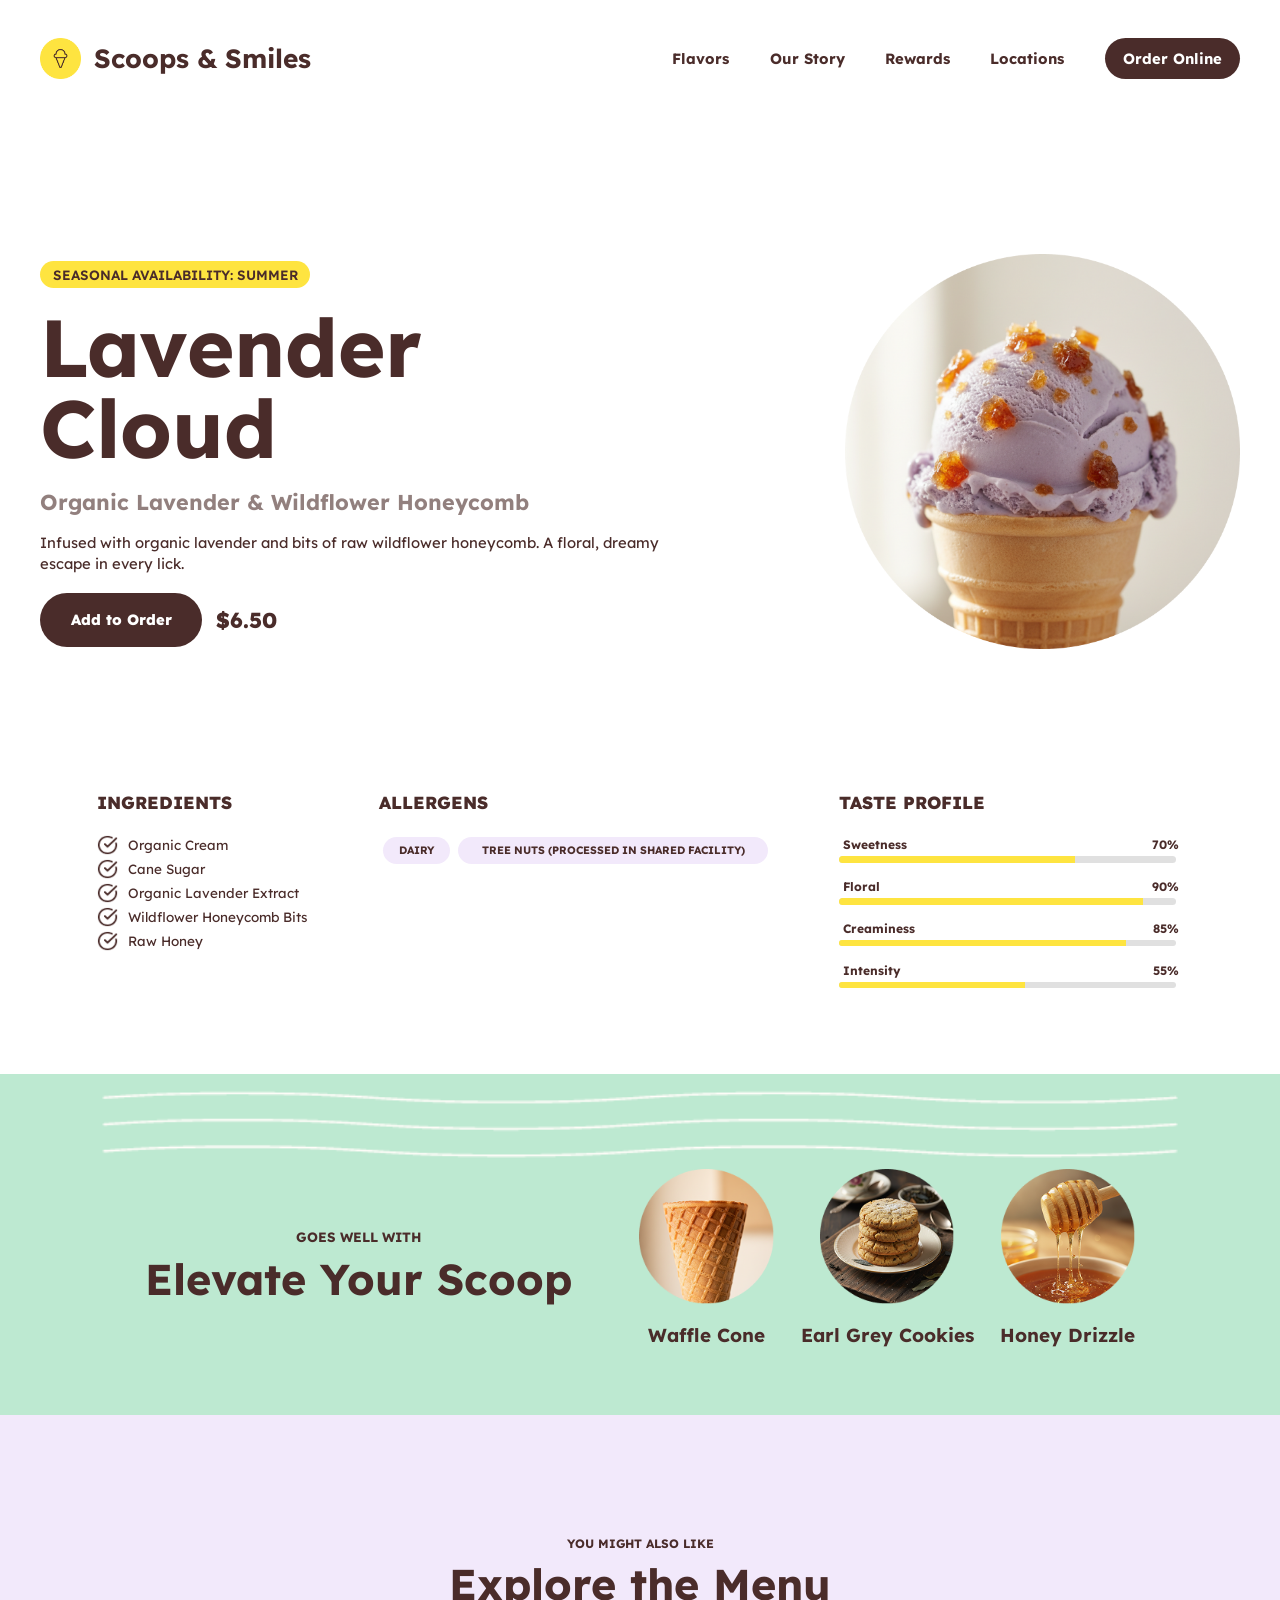
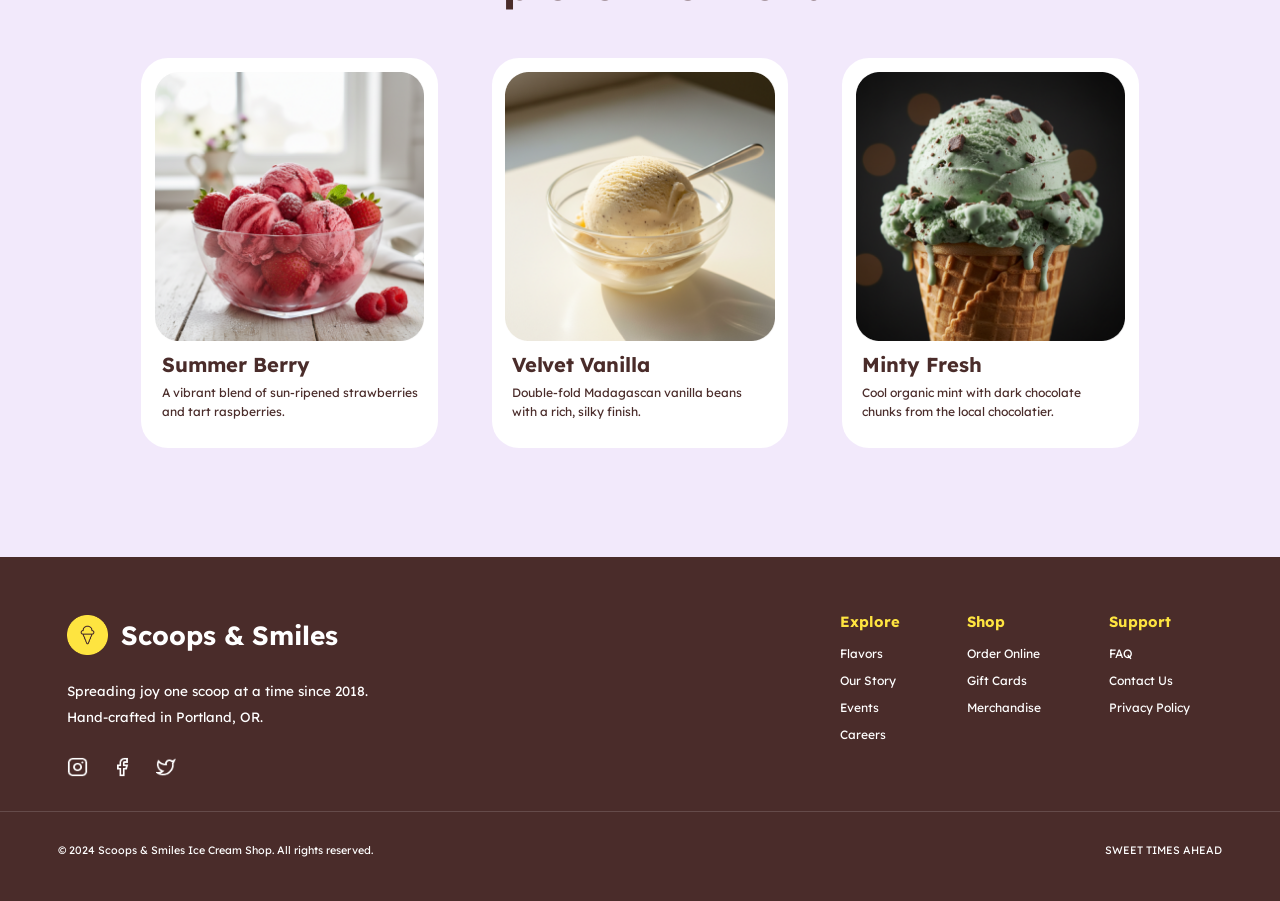
==== commit fbc5649d: "basically finished with accessible font sizing/styling for responsive design" ====
--- a/lavender.html
+++ b/lavender.html
@@ -40,7 +40,7 @@
 
                         <p class="subtext">Organic Lavender & Wildflower Honeycomb</p>
 
-                        <p class="description">Infused with organic lavender and bits of raw wildflower<br>
+                        <p class="description">Infused with organic lavender and bits of raw wildflower 
                         honeycomb. A floral, dreamy escape in every lick.</p>
 
                         <div class="buttons">
@@ -176,7 +176,7 @@
                         <img src="images/summer-berry-thumbnail.png" alt="Summer Berry Ice Cream" width="200">
                         <div class="card-content">
                             <h3 class="card-labels">Summer Berry</h3>
-                            <p class="card-descriptions">A vibrant blend of sun-<br>ripened strawberries and<br>
+                            <p class="card-descriptions">A vibrant blend of sun-ripened strawberries and 
                             tart raspberries.</p>
                         </div>
                     </div>
@@ -184,16 +184,16 @@
                         <img src="images/velvet-vanilla-thumbnail.png" alt="Velvet Vanilla Ice Cream" width="200">
                         <div class="card-content">
                             <h3 class="card-labels">Velvet Vanilla</h3>
-                            <p class="card-descriptions">Double-fold<br>Madagascan vanilla<br>
-                            beans with a rich, silky<br>finish.</p>
+                            <p class="card-descriptions">Double-fold Madagascan vanilla 
+                            beans with a rich, silky finish.</p>
                         </div>
                     </div>
                     <div class="card">
                         <img src="images/minty-fresh-thumbnail.png" alt="Mint Ice Cream" width="200">
                         <div class="card-content">
                             <h3 class="card-labels">Minty Fresh</h3>
-                            <p class="card-descriptions">Cool organic mint<br>
-                            with dark chocolate<br>chunks from the<br>local chocolatier.</p>
+                            <p class="card-descriptions">Cool organic mint 
+                            with dark chocolate chunks from the local chocolatier.</p>
                         </div>
                     </div>
                 </div>
@@ -202,51 +202,51 @@
 
             <div class="footer-section">
             <!-- siblings so that they sit horizontally in a flexbox-->
-            <div class="footer">
-                <div class="left-section">
-                    <!-- REUSABLE component candidate: footer brand/social block. -->
-                    <div class="heading">
-                        <img src="images/icecream-punch.png" width="30" height="30">
-                        <h2 class="title">Scoops & Smiles</h2>
-                    </div>
-                    <p class="description">Spreading joy one scoop at a time since 2018.<br>
-                    Hand-crafted in Portland, OR.</p>
-                    <div class="socials">
-                        <img src="images/instagram.png" width="15" height="15">
-                        <img src="images/facebook.png" width="15" height="15">
-                        <img src="images/twitter.png" width="15" height="15">
-                    </div>
-                </div>
-
-                <div class="right-section">
-                    <!-- REUSABLE component candidate: footer link column. -->
-                    <div class="one-third">
-                        <h3 class="heading"><b>Explore</b></h3>
-                        <p class="subtext">Flavors</p>
-                        <p class="subtext">Our Story</p>
-                        <p class="subtext">Events</p>
-                        <p class="subtext">Careers</p>
-                    </div>
-                    <div class="one-third">
-                        <h3 class="heading"><b>Shop</b></h3>
-                        <p class="subtext">Order Online</p>
-                        <p class="subtext">Gift Cards</p>
-                        <p class="subtext">Merchandise</p>
-                    </div>
-                    <div class="one-third">
-                        <h3 class="heading"><b>Support</b></h3>
-                        <p class="subtext">FAQ</p>
-                        <p class="subtext">Contact Us</p>
-                        <p class="subtext">Privacy Policy</p>
-                    </div>
-                </div>
-            </div>
-
-            <div class="footer-bottom">
-                <p>© 2024 Scoops & Smiles Ice Cream Shop. All rights reserved.</p>
-                <p>SWEET TIMES AHEAD</p>
-            </div>
-
+                <div class="footer">
+                    <div class="left-section">
+                        <!-- REUSABLE component candidate: footer brand/social block. -->
+                        <div class="heading">
+                            <img src="images/icecream-punch.png" width="30" height="30">
+                            <h2 class="title">Scoops & Smiles</h2>
+                        </div>
+                        <p class="description">Spreading joy one scoop at a time since 2018.<br>
+                        Hand-crafted in Portland, OR.</p>
+                        <div class="socials">
+                            <img src="images/instagram.png" width="15" height="15">
+                            <img src="images/facebook.png" width="15" height="15">
+                            <img src="images/twitter.png" width="15" height="15">
+                        </div>
+                    </div>
+
+                    <div class="right-section">
+                        <!-- REUSABLE component candidate: footer link column. -->
+                        <div class="one-third">
+                            <h3 class="heading"><b>Explore</b></h3>
+                            <p class="subtext">Flavors</p>
+                            <p class="subtext">Our Story</p>
+                            <p class="subtext">Events</p>
+                            <p class="subtext">Careers</p>
+                        </div>
+                        <div class="one-third">
+                            <h3 class="heading"><b>Shop</b></h3>
+                            <p class="subtext">Order Online</p>
+                            <p class="subtext">Gift Cards</p>
+                            <p class="subtext">Merchandise</p>
+                        </div>
+                        <div class="one-third">
+                            <h3 class="heading"><b>Support</b></h3>
+                            <p class="subtext">FAQ</p>
+                            <p class="subtext">Contact Us</p>
+                            <p class="subtext">Privacy Policy</p>
+                        </div>
+                    </div>
+                </div>
+
+                <div class="footer-bottom">
+                    <p>© 2024 Scoops & Smiles Ice Cream Shop. All rights reserved.</p>
+                    <p>SWEET TIMES AHEAD</p>
+                </div>
+            </div>
 
 
         </div>
--- a/styles4.css
+++ b/styles4.css
@@ -1,4 +1,4 @@
-/* styles2.css LAVENDER fixed with codex for responsive web design*/
+/* styles2.css for LAVENDER fixed with codex for responsive web design*/
 
 /*prompt: using styles2.css, create styles4.css so that the webpage is no longer scaled at 950px but 
 fluidly takes up the entire width of the page. resize design elements to accomodate this change so that 
@@ -78,8 +78,9 @@
     font-family: "Lexend Deca", sans-serif;
     font-style: normal;
     gap: clamp(250px, 26.316vw, 500px);
-    padding-left: clamp(30px, 3.158vw, 60px);
-    align-items: center;
+    padding: clamp(10px, 1.579vw, 30px) clamp(30px, 3.158vw, 60px);
+    align-items: center;
+    justify-content: space-between;
     background-color:#FFf;
 }
 
@@ -96,6 +97,7 @@
 
 .navigation .navbar ul {
     display: flex;
+    flex-wrap: wrap;
     align-items: center;
     gap: clamp(30px, 3.158vw, 60px);
     font-size: clamp(11px, 1.158vw, 22px);
@@ -129,6 +131,7 @@
     justify-content: center;
     gap: clamp(120px, 12.632vw, 240px);
     min-height: clamp(500px, 52.632vw, 1000px);
+    padding: clamp(10px, 1.579vw, 30px) clamp(30px, 3.158vw, 60px);
     background-color:#FFF;
 }
 
@@ -358,6 +361,7 @@
     display:flex;
     flex-direction: column;
     align-items: center;
+    text-align: center;
     font-size: clamp(14px, 1.474vw, 28px);
     font-weight: 700;
 }
@@ -404,6 +408,12 @@
     padding-top: clamp(10px, 1.053vw, 20px);
     border-radius: clamp(20px, 2.105vw, 40px);
     width: clamp(220px, 23.158vw, 440px);
+    
+}
+
+.explore .card-container .card .card-content{
+    margin-left: clamp(15px, 1.579vw, 30px);
+    margin-right: clamp(15px, 1.579vw, 30px);
 }
 
 .explore .card-container .card img {
@@ -412,14 +422,13 @@
 
 .explore .card-container .card .card-labels{
     text-align: left;
-    margin-left: clamp(15px, 1.579vw, 30px);
+    
     margin-top: clamp(5px, 0.526vw, 10px);
     font-size: clamp(15px, 1.579vw, 30px);
 }
 
 .explore .card-container .card .card-descriptions{
     text-align: left;
-    margin-left: clamp(15px, 1.579vw, 30px);
     margin-top: clamp(-20px, -1.053vw, -10px);
     margin-bottom: clamp(20px, 2.105vw, 40px);
     font-size: clamp(9px, 0.947vw, 18px);
@@ -477,6 +486,7 @@
 
 .footer .right-section{
     display: flex;
+    flex-wrap: wrap;
     gap: clamp(50px, 5.263vw, 100px);
     font-size: clamp(9px, 0.947vw, 18px);
 }
@@ -492,6 +502,7 @@
     margin-top: clamp(25px, 2.632vw, 50px);
     padding-bottom: clamp(25px, 2.632vw, 50px);
     display: flex;
+    flex-wrap: wrap;
     justify-content: space-evenly;
     gap: clamp(500px, 52.632vw, 1000px);
     align-items: center;
@@ -499,55 +510,169 @@
     font-size: clamp(8px, 0.842vw, 16px);
 }
 
-@media (max-width: 760px) {
-    .navigation,
-    .lavender .top,
-    .lavender .bottom,
-    .elevate,
-    .explore .card-container,
-    .footer,
-    .footer .right-section,
-    .footer-section .footer-bottom {
+/* @media (max-width: 760px) {
+    
+
+}
+*/
+
+@media (max-width: 900px){
+    .navigation {
         flex-wrap: wrap;
-    }
-
-    .navigation {
-        gap: clamp(20px, 8vw, 60px);
+        gap: clamp(20px, 4vw, 50px);
         justify-content: center;
         padding: 15px 20px;
     }
-
-    .navigation .navbar ul,
-    .lavender .bottom,
-    .footer-section .footer-bottom {
+    .navigation .navbar {
+        width: 100%;
+    }
+    .navigation .navbar ul{
         gap: clamp(16px, 5vw, 40px);
+        justify-content: center;
+    }
+
+    .navigation .navbar .button {
+        width: clamp(150px, 18vw, 250px);
     }
 
     .lavender .top {
+        flex-wrap: wrap;
         gap: clamp(24px, 8vw, 80px);
         padding: 45px 24px;
         text-align: center;
     }
-
     .lavender .top .text {
         align-items: center;
     }
+    .lavender .top .text p{
+        line-height: 18px;
+    }
+    .lavender .top .text .highlighted{
+        width: clamp(350px, 21.053vw, 400px);
+    }
+
+    .lavender .top .text .buttons .button{
+        width: clamp(150px, 12.632vw, 240px);
+    }
 
     .lavender .bottom {
+        flex-wrap: wrap;
+        gap: clamp(16px, 5vw, 40px);
         align-items: flex-start;
-        padding: 34px 24px;
-    }
+        padding: 35px 25px; /* top/bottom left/right*/
+    }
+    .lavender .bottom .one-third{
+        text-align: center;
+    }
+    .lavender .bottom .one-third .tags {
+        flex-direction: column;
+        align-items: center;
+        gap: 8px;
+    }
+    .lavender .bottom .one-third .tags .dairy{
+        width: clamp(70px, 10vw, 300px);
+        
+    }
+    .lavender .bottom .one-third .tags .treenuts{
+        width: clamp(450px, 18vw, 730px);
+        
+        text-align: center;
+    }
+
 
     .elevate {
-        padding: 32px 24px;
+        flex-wrap: wrap;
+        padding: 35px 25px;
     }
 
     .explore {
-        padding: 48px 24px;
-    }
-
+        padding: 50px 25px;
+    }
+    .explore .card-container {
+        flex-wrap: wrap;
+        justify-content: center;
+    }
+
+    .explore .card-container .card .card-content .card-descriptions{
+        line-height: 16px;
+    }
+
+    
     .footer {
-        gap: 28px;
-        padding: 32px 24px 0;
-    }
-}
+        gap: clamp(30px, 20vw, 500px);
+        padding: 30px 25px 0;
+        justify-content: center;
+    }
+
+    .footer-section {
+        justify-content: center;
+    }
+
+    .footer-section .footer-bottom {
+        gap: clamp(16px, 5vw, 40px);
+        justify-content: center;
+    }
+
+    .footer .right-section{
+        gap: clamp(25px, 4vw, 50px); 
+    }
+
+    .footer .right-section .one-third .subtext{
+        margin: 5px;
+    }
+
+    .footer-bottom{
+        margin: 5px;
+        text-align: center;
+    }
+
+    /* Keep supporting text readable on tablet and smaller screens. */
+    .pretext,
+    .description,
+    .navigation .navbar ul,
+    .lavender .top .text .highlighted,
+    .lavender .top .text .buttons .button,
+    .lavender .bottom .one-third .check,
+    .lavender .bottom .one-third .tags,
+    .lavender .bottom .one-third .attribute,
+    .elevate .left .subtext,
+    .explore .subheading,
+    .explore .card-container .card .card-descriptions,
+    .footer .left-section .description,
+    .footer .right-section,
+    .footer-section .footer-bottom {
+        font-size: clamp(16px, 2vw, 18px);
+    }
+
+    /* Preserve a clear type hierarchy above the supporting copy. */
+    .navigation .heading,
+    .lavender .top .text .subtext,
+    .lavender .top .text .buttons .price,
+    .lavender .bottom .one-third .title,
+    .elevate .right .image-pair,
+    .explore .card-container .card .card-labels,
+    .footer .right-section .heading {
+        font-size: clamp(20px, 2.8vw, 26px);
+    }
+
+    .main.headers,
+    .elevate .left .heading,
+    .explore .heading {
+        font-size: clamp(34px, 6vw, 48px);
+    }
+
+    .lavender .top .text .main-header {
+        font-size: clamp(52px, 9vw, 72px);
+        line-height: 1.05;
+    }
+
+
+
+
+
+
+
+
+
+
+}
